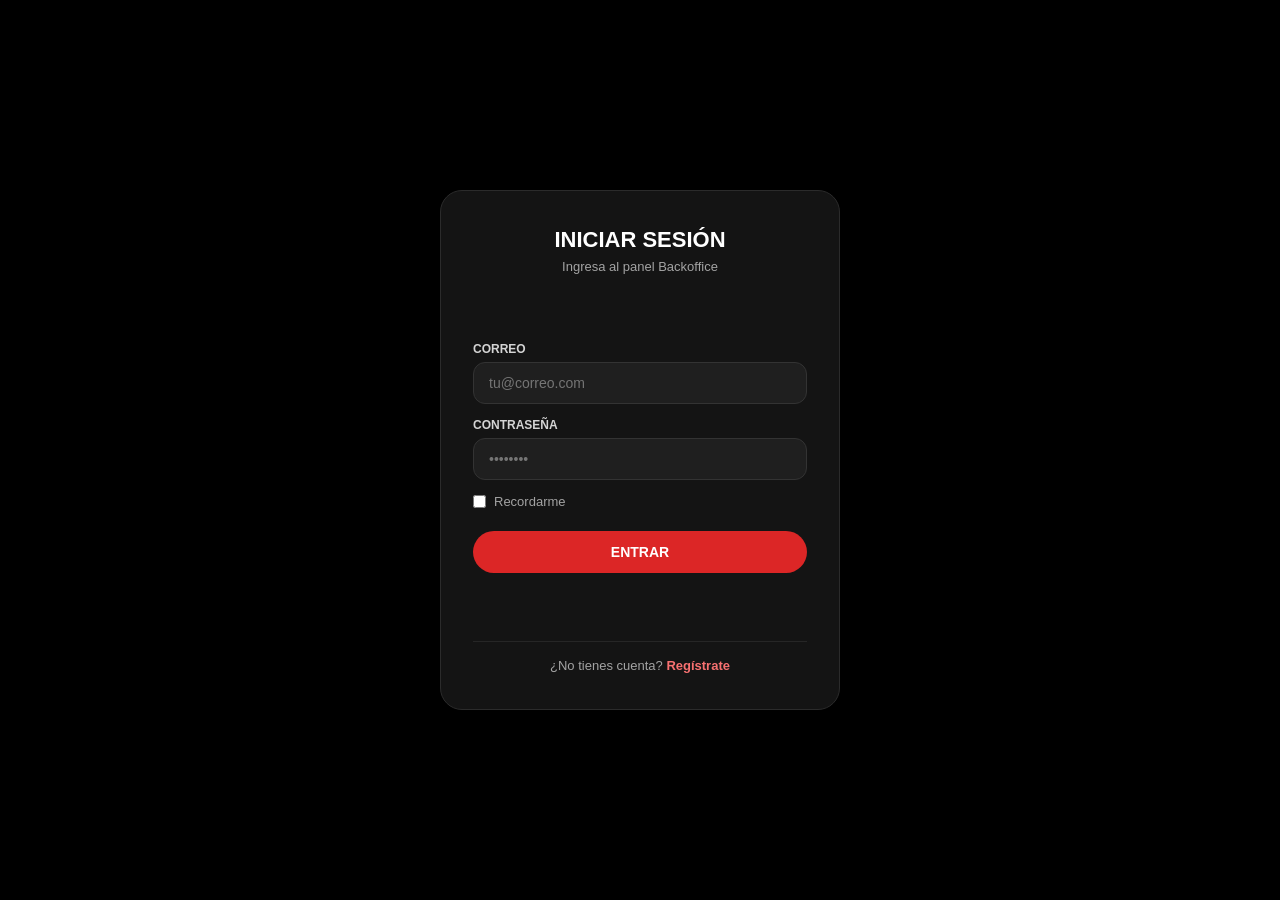
==== backoffice/index.html @ 04fe3016 "feat: primer avance backoffice" ====
<!DOCTYPE html>
<html lang="es">
<head>
  <meta charset="UTF-8">
  <meta name="viewport" content="width=device-width, initial-scale=1.0">
  <meta http-equiv="refresh" content="0; url=login.html">
  <title>Home | Backoffice</title>
  <link rel="stylesheet" href="css/style.css">
</head>
<body class="fondo">
  <main class="centro">
    <div class="bienvenida">
      <h1 class="titulo">Bienvenido/a al Backoffice</h1>
      <p class="subtitulo">Has iniciado sesión correctamente.</p>
    </div>
  </main>
</body>
</html>
---- backoffice/css/style.css ----
* {
  box-sizing: border-box;
  margin: 0;
  padding: 0;
}

body.fondo {
  font-family: Arial, sans-serif;
  background-color: #000000;
  color: #ffffff;
  min-height: 100vh;
}

.centro {
  min-height: 100vh;
  display: flex;
  justify-content: center;
  align-items: center;
  padding: 20px;
}

.caja {
  width: 100%;
  max-width: 400px;
  min-height: 520px;
  background-color: #141414;
  border: 1px solid #2b2b2b;
  border-radius: 22px;
  padding: 36px 32px;
  display: flex;
  flex-direction: column;
  justify-content: space-between;
}

.arriba {
  text-align: center;
  margin-bottom: 18px;
}

.titulo {
  font-size: 22px;
  font-weight: bold;
  text-transform: uppercase;
  color: #ffffff;
  margin-bottom: 6px;
}

.subtitulo {
  font-size: 13px;
  color: #a3a3a3;
}

.forma {
  display: flex;
  flex-direction: column;
  gap: 14px;
}

.campo {
  display: flex;
  flex-direction: column;
  gap: 6px;
}

.campo label {
  font-size: 12px;
  font-weight: bold;
  text-transform: uppercase;
  color: #d4d4d4;
}

.campo input {
  width: 100%;
  padding: 12px 15px;
  font-size: 14px;
  color: #ffffff;
  background-color: #1f1f1f;
  border: 1px solid #333333;
  border-radius: 12px;
  outline: none;
}

.campo input:focus {
  border-color: #dc2626;
  background-color: #262626;
}

.check {
  display: flex;
  align-items: center;
  gap: 8px;
  font-size: 13px;
  color: #a3a3a3;
  cursor: pointer;
}

.check input {
  accent-color: #dc2626;
}

.boton {
  width: 100%;
  padding: 13px;
  margin-top: 8px;
  font-size: 14px;
  font-weight: bold;
  text-transform: uppercase;
  color: #ffffff;
  background-color: #dc2626;
  border: none;
  border-radius: 30px;
  cursor: pointer;
  transition: 0.2s;
}

.boton:hover {
  background-color: #b91c1c;
}

.pie {
  text-align: center;
  margin-top: 18px;
  padding-top: 16px;
  border-top: 1px solid #262626;
  font-size: 13px;
  color: #a3a3a3;
}

.enlace {
  color: #f87171;
  font-weight: bold;
  text-decoration: none;
}

.enlace:hover {
  text-decoration: underline;
}

.panel {
  max-width: 960px;
  margin: 0 auto;
  padding: 24px;
}

.barra {
  display: flex;
  justify-content: space-between;
  align-items: center;
  padding: 16px 22px;
  background-color: #141414;
  border: 1px solid #2b2b2b;
  border-radius: 16px;
  margin-bottom: 20px;
}

.contenido {
  display: flex;
  flex-direction: column;
  gap: 20px;
}

.aviso {
  padding: 18px 20px;
  background-color: #141414;
  border: 1px solid #2b2b2b;
  border-left: 4px solid #dc2626;
  border-radius: 14px;
  text-align: center;
}

.tarjetas {
  display: flex;
  flex-wrap: wrap;
  gap: 16px;
}

.tarjeta {
  flex: 1;
  min-width: 200px;
  background-color: #141414;
  border: 1px solid #2b2b2b;
  border-radius: 16px;
  padding: 20px;
  text-align: center;
}

.dato {
  font-size: 26px;
  font-weight: bold;
  color: #ffffff;
  margin-top: 8px;
}

.bienvenida {
  text-align: center;
  max-width: 700px;
}

.bienvenida .titulo {
  font-size: 42px;
  margin-bottom: 14px;
}

.bienvenida .subtitulo {
  font-size: 20px;
  line-height: 1.5;
}

@media (max-width: 480px) {
  .caja {
    padding: 28px 22px;
    min-height: 490px;
  }

  .bienvenida .titulo {
    font-size: 28px;
  }

  .bienvenida .subtitulo {
    font-size: 16px;
  }
}
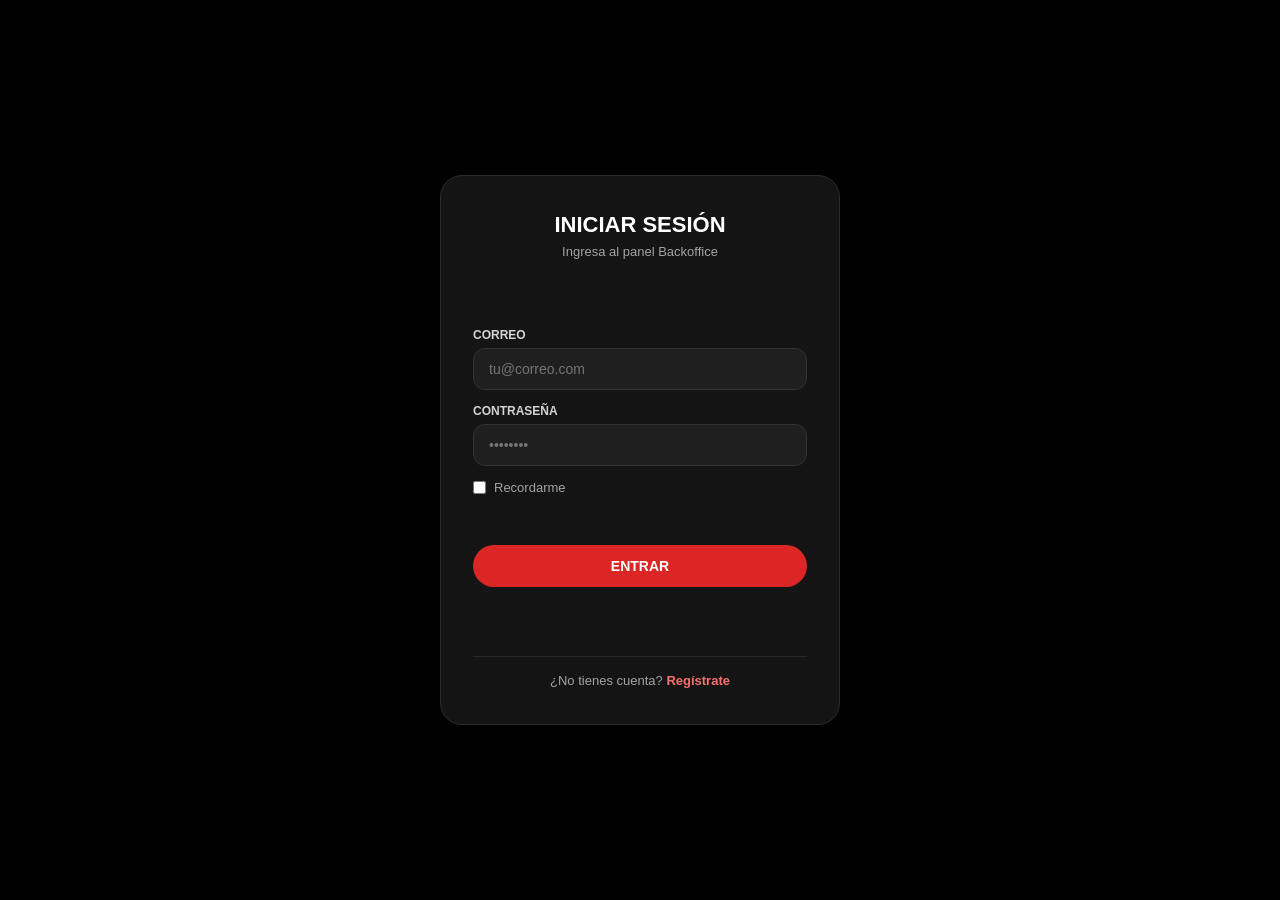
==== commit 64877d66: "feat: avance 2 con JS, auth con localStorage y CRUD de proyectos" ====
--- a/backoffice/index.html
+++ b/backoffice/index.html
@@ -1,18 +1,66 @@
 <!DOCTYPE html>
 <html lang="es">
+
 <head>
   <meta charset="UTF-8">
   <meta name="viewport" content="width=device-width, initial-scale=1.0">
-  <meta http-equiv="refresh" content="0; url=login.html">
   <title>Home | Backoffice</title>
   <link rel="stylesheet" href="css/style.css">
 </head>
+
 <body class="fondo">
-  <main class="centro">
-    <div class="bienvenida">
-      <h1 class="titulo">Bienvenido/a al Backoffice</h1>
-      <p class="subtitulo">Has iniciado sesión correctamente.</p>
-    </div>
-  </main>
+  <div class="panel">
+    <header class="barra">
+      <h1 class="titulo">Backoffice - Proyectos</h1>
+      <div class="acciones">
+        <button id="btnAgregar" class="btn-chico">Agregar Proyecto</button>
+        <button id="btnSalir" class="btn-chico btn-gris">Cerrar sesión</button>
+      </div>
+    </header>
+
+    <main class="contenido">
+      <section id="cajaForm" class="caja-form oculto">
+        <h2 id="tituloForm" class="sub-titulo-panel">Nuevo Proyecto</h2>
+        <form id="formProyecto" class="forma">
+          <input type="hidden" id="proyectoId">
+
+          <div class="campo">
+            <label for="titulo">Título</label>
+            <input type="text" id="titulo" placeholder="Nombre del proyecto" required>
+          </div>
+
+          <div class="campo">
+            <label for="descripcion">Descripción</label>
+            <textarea id="descripcion" rows="3" placeholder="Descripción breve" required></textarea>
+          </div>
+
+          <div class="campo">
+            <label for="tecnologias">Tecnologías (separadas por coma)</label>
+            <input type="text" id="tecnologias" placeholder="HTML, CSS, JavaScript">
+          </div>
+
+          <div class="campo">
+            <label for="repositorio">Repositorio (URL)</label>
+            <input type="url" id="repositorio" placeholder="https://github.com/usuario/repo">
+          </div>
+
+          <p id="mensaje" class="mensaje"></p>
+
+          <div class="acciones">
+            <button type="submit" id="btnGuardar" class="boton">Guardar Proyecto</button>
+            <button type="button" id="btnCancelar" class="boton btn-gris">Cancelar</button>
+          </div>
+        </form>
+      </section>
+
+      <section>
+        <h2 class="sub-titulo-panel">Proyectos Registrados</h2>
+        <div id="listaProyectos" class="tarjetas"></div>
+      </section>
+    </main>
+  </div>
+
+  <script src="js/home.js"></script>
 </body>
+
 </html>
--- a/backoffice/css/style.css
+++ b/backoffice/css/style.css
@@ -22,7 +22,7 @@
 .caja {
   width: 100%;
   max-width: 400px;
-  min-height: 520px;
+  min-height: 550px;
   background-color: #141414;
   border: 1px solid #2b2b2b;
   border-radius: 22px;
@@ -69,10 +69,12 @@
   color: #d4d4d4;
 }
 
-.campo input {
+.campo input,
+.campo textarea {
   width: 100%;
   padding: 12px 15px;
   font-size: 14px;
+  font-family: Arial, sans-serif;
   color: #ffffff;
   background-color: #1f1f1f;
   border: 1px solid #333333;
@@ -80,7 +82,8 @@
   outline: none;
 }
 
-.campo input:focus {
+.campo input:focus,
+.campo textarea:focus {
   border-color: #dc2626;
   background-color: #262626;
 }
@@ -96,12 +99,19 @@
 
 .check input {
   accent-color: #dc2626;
+}
+
+.mensaje {
+  font-size: 13px;
+  color: #f87171;
+  text-align: center;
+  min-height: 18px;
 }
 
 .boton {
   width: 100%;
   padding: 13px;
-  margin-top: 8px;
+  margin-top: 4px;
   font-size: 14px;
   font-weight: bold;
   text-transform: uppercase;
@@ -137,7 +147,7 @@
 }
 
 .panel {
-  max-width: 960px;
+  max-width: 1000px;
   margin: 0 auto;
   padding: 24px;
 }
@@ -146,26 +156,73 @@
   display: flex;
   justify-content: space-between;
   align-items: center;
-  padding: 16px 22px;
-  background-color: #141414;
-  border: 1px solid #2b2b2b;
-  border-radius: 16px;
-  margin-bottom: 20px;
+  flex-wrap: wrap;
+  gap: 12px;
+  padding: 18px 24px;
+  background-color: #141414;
+  border: 1px solid #2b2b2b;
+  border-radius: 18px;
+  margin-bottom: 24px;
+}
+
+.barra .titulo {
+  margin-bottom: 0;
+  font-size: 20px;
+}
+
+.acciones {
+  display: flex;
+  gap: 10px;
+  flex-wrap: wrap;
+}
+
+.btn-chico {
+  padding: 10px 18px;
+  font-size: 12px;
+  font-weight: bold;
+  text-transform: uppercase;
+  color: #ffffff;
+  background-color: #dc2626;
+  border: none;
+  border-radius: 25px;
+  cursor: pointer;
+  transition: 0.2s;
+}
+
+.btn-chico:hover {
+  background-color: #b91c1c;
+}
+
+.btn-gris {
+  background-color: #2b2b2b;
+}
+
+.btn-gris:hover {
+  background-color: #404040;
 }
 
 .contenido {
   display: flex;
   flex-direction: column;
-  gap: 20px;
-}
-
-.aviso {
-  padding: 18px 20px;
-  background-color: #141414;
-  border: 1px solid #2b2b2b;
-  border-left: 4px solid #dc2626;
-  border-radius: 14px;
-  text-align: center;
+  gap: 24px;
+}
+
+.caja-form {
+  background-color: #141414;
+  border: 1px solid #2b2b2b;
+  border-radius: 20px;
+  padding: 28px;
+}
+
+.oculto {
+  display: none;
+}
+
+.sub-titulo-panel {
+  font-size: 16px;
+  text-transform: uppercase;
+  color: #ffffff;
+  margin-bottom: 16px;
 }
 
 .tarjetas {
@@ -176,47 +233,43 @@
 
 .tarjeta {
   flex: 1;
-  min-width: 200px;
-  background-color: #141414;
-  border: 1px solid #2b2b2b;
-  border-radius: 16px;
-  padding: 20px;
-  text-align: center;
-}
-
-.dato {
-  font-size: 26px;
-  font-weight: bold;
-  color: #ffffff;
-  margin-top: 8px;
-}
-
-.bienvenida {
-  text-align: center;
-  max-width: 700px;
-}
-
-.bienvenida .titulo {
-  font-size: 42px;
-  margin-bottom: 14px;
-}
-
-.bienvenida .subtitulo {
-  font-size: 20px;
-  line-height: 1.5;
+  min-width: 260px;
+  max-width: 320px;
+  background-color: #141414;
+  border: 1px solid #2b2b2b;
+  border-radius: 18px;
+  padding: 22px;
+  display: flex;
+  flex-direction: column;
+  gap: 10px;
+}
+
+.tarjeta h3 {
+  font-size: 18px;
+  color: #ffffff;
+}
+
+.desc-proyecto {
+  font-size: 14px;
+  color: #d4d4d4;
+}
+
+.tecs-proyecto {
+  font-size: 12px;
+  color: #a3a3a3;
+}
+
+.repo-link {
+  font-size: 13px;
 }
 
 @media (max-width: 480px) {
   .caja {
     padding: 28px 22px;
-    min-height: 490px;
+    min-height: 500px;
   }
 
-  .bienvenida .titulo {
-    font-size: 28px;
+  .tarjeta {
+    max-width: 100%;
   }
-
-  .bienvenida .subtitulo {
-    font-size: 16px;
-  }
-}
+}
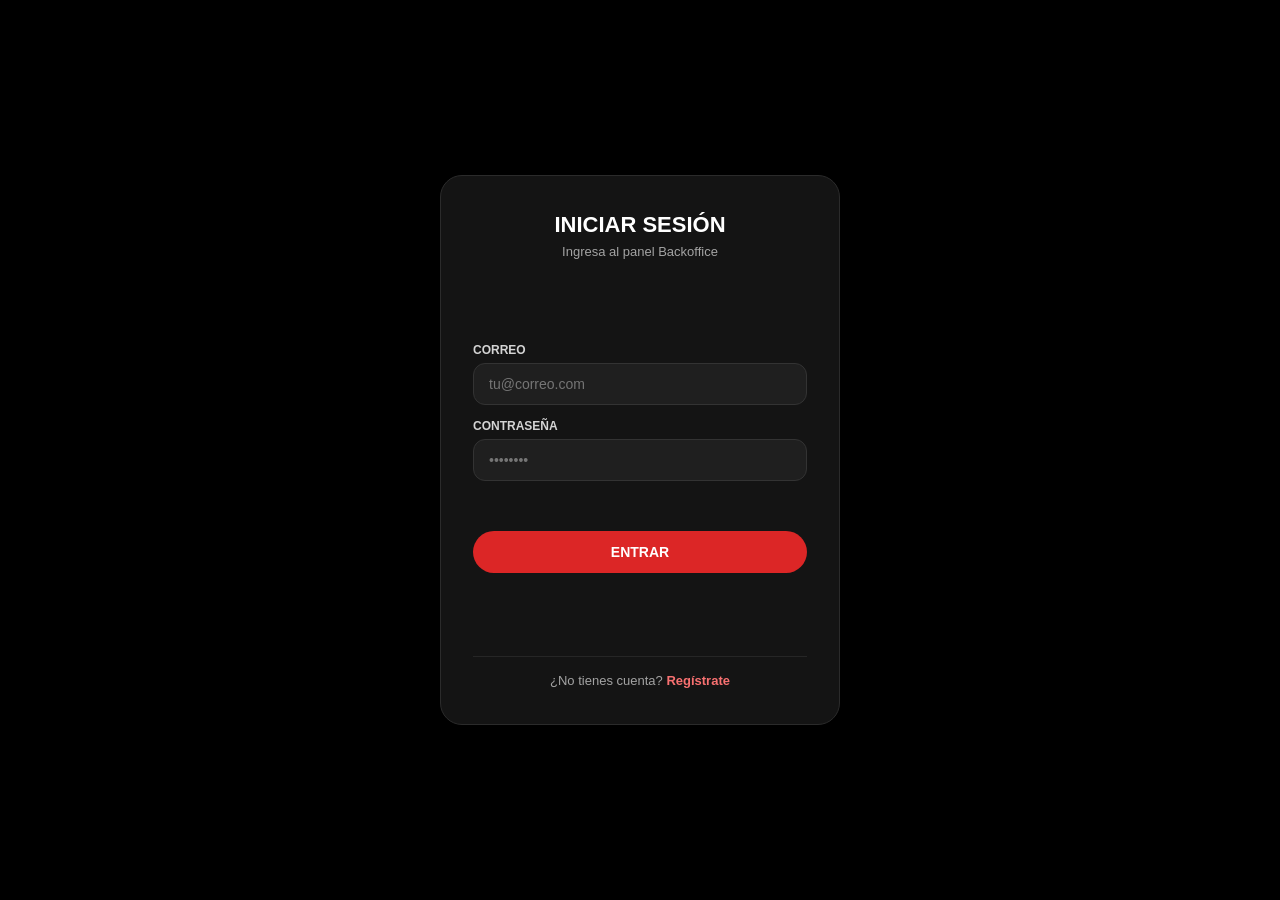
==== commit 49d18607: "feat: segundo avance backoffice con JS" ====
--- a/backoffice/index.html
+++ b/backoffice/index.html
@@ -11,19 +11,14 @@
 <body class="fondo">
   <div class="panel">
     <header class="barra">
-      <h1 class="titulo">Backoffice - Proyectos</h1>
-      <div class="acciones">
-        <button id="btnAgregar" class="btn-chico">Agregar Proyecto</button>
-        <button id="btnSalir" class="btn-chico btn-gris">Cerrar sesión</button>
-      </div>
+      <h1 class="titulo">Proyectos</h1>
+      <button id="btnAgregar" class="btn-chico">Agregar Proyecto</button>
     </header>
 
     <main class="contenido">
       <section id="cajaForm" class="caja-form oculto">
-        <h2 id="tituloForm" class="sub-titulo-panel">Nuevo Proyecto</h2>
+        <h2 class="sub-titulo-panel">Agregar Proyecto</h2>
         <form id="formProyecto" class="forma">
-          <input type="hidden" id="proyectoId">
-
           <div class="campo">
             <label for="titulo">Título</label>
             <input type="text" id="titulo" placeholder="Nombre del proyecto" required>
@@ -35,27 +30,29 @@
           </div>
 
           <div class="campo">
-            <label for="tecnologias">Tecnologías (separadas por coma)</label>
-            <input type="text" id="tecnologias" placeholder="HTML, CSS, JavaScript">
+            <label for="tecnologias">Tecnologías</label>
+            <input type="text" id="tecnologias" placeholder="HTML, CSS, JS">
           </div>
 
           <div class="campo">
-            <label for="repositorio">Repositorio (URL)</label>
+            <label for="repositorio">Repositorio</label>
             <input type="url" id="repositorio" placeholder="https://github.com/usuario/repo">
           </div>
 
-          <p id="mensaje" class="mensaje"></p>
-
-          <div class="acciones">
-            <button type="submit" id="btnGuardar" class="boton">Guardar Proyecto</button>
-            <button type="button" id="btnCancelar" class="boton btn-gris">Cancelar</button>
-          </div>
+          <button type="submit" class="boton">Guardar</button>
         </form>
       </section>
 
-      <section>
-        <h2 class="sub-titulo-panel">Proyectos Registrados</h2>
-        <div id="listaProyectos" class="tarjetas"></div>
+      <section class="tarjetas">
+        <article class="tarjeta">
+          <h3>Proyecto de Ejemplo</h3>
+          <p class="desc-proyecto">Descripción breve del proyecto registrado en el panel.</p>
+          <p class="tecs-proyecto">HTML, CSS, JavaScript</p>
+          <div class="acciones">
+            <button class="btn-chico">Actualizar</button>
+            <button class="btn-chico btn-gris">Eliminar</button>
+          </div>
+        </article>
       </section>
     </main>
   </div>
